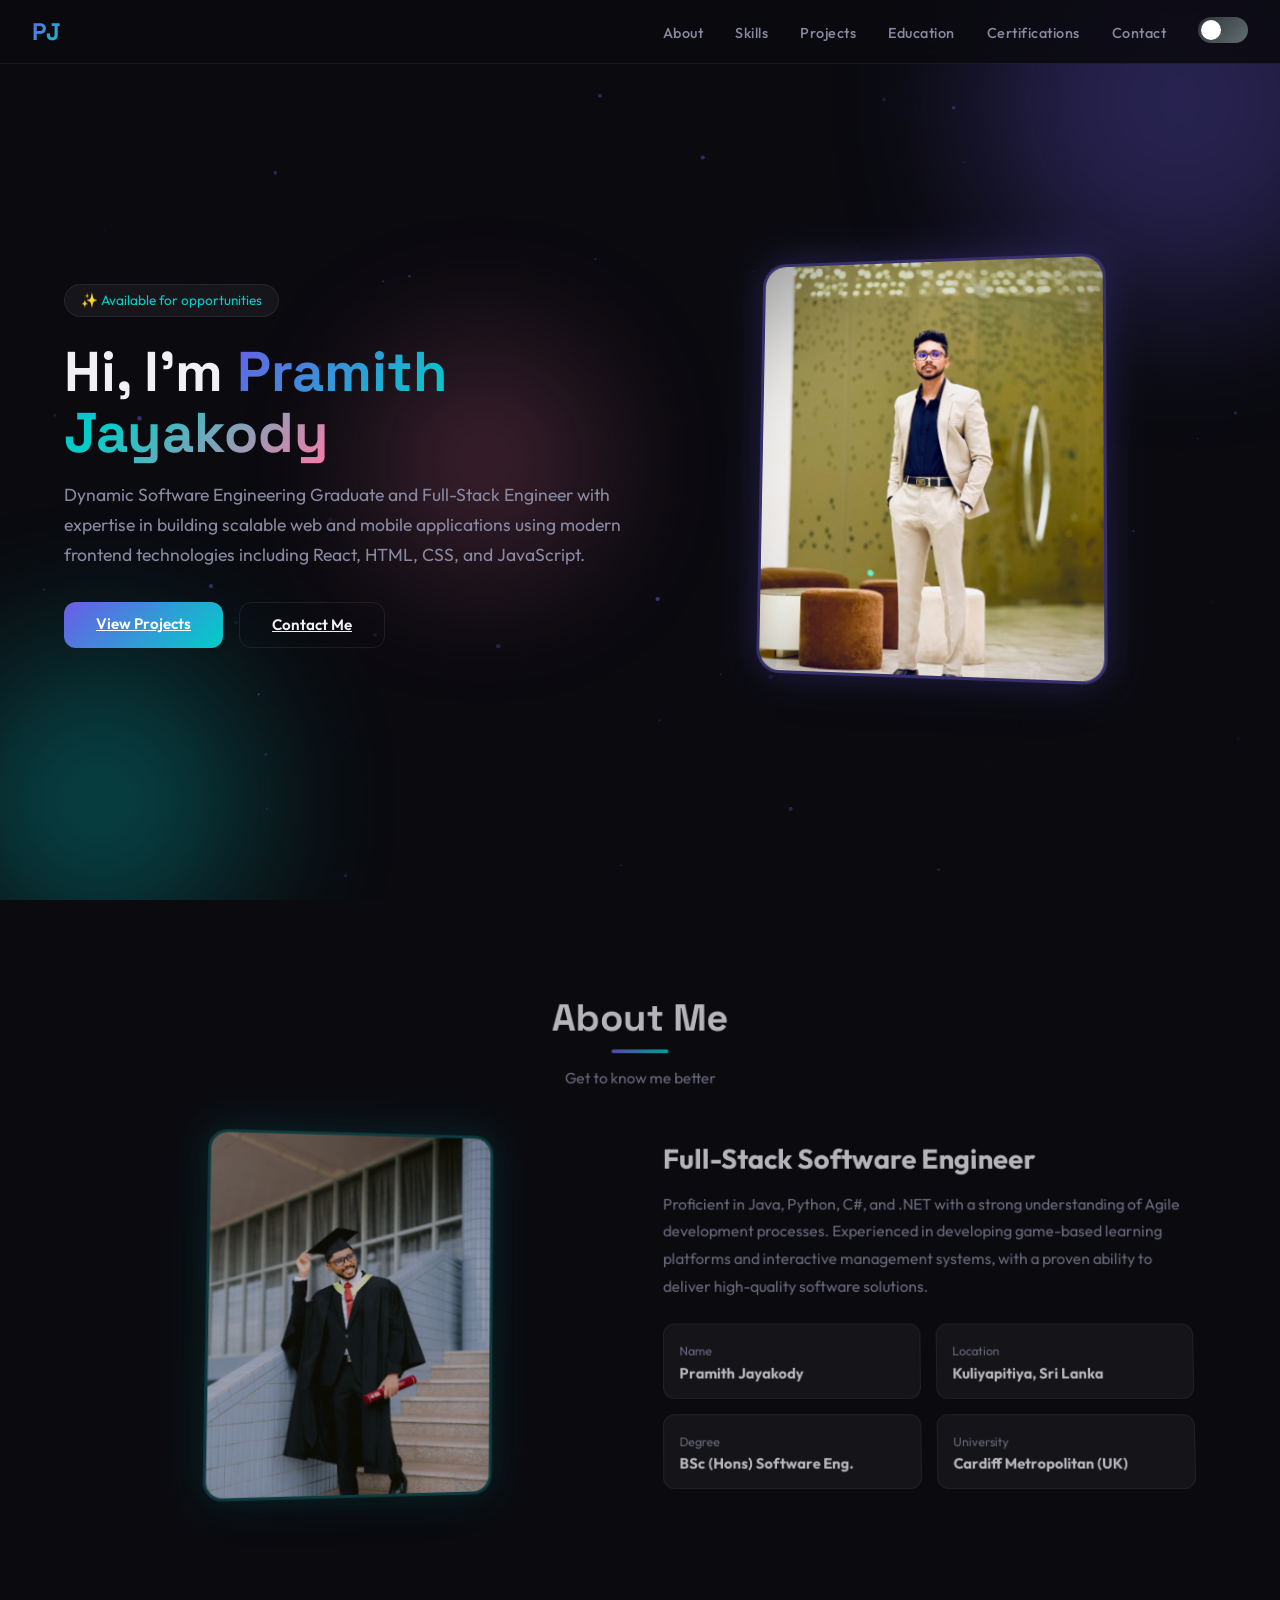
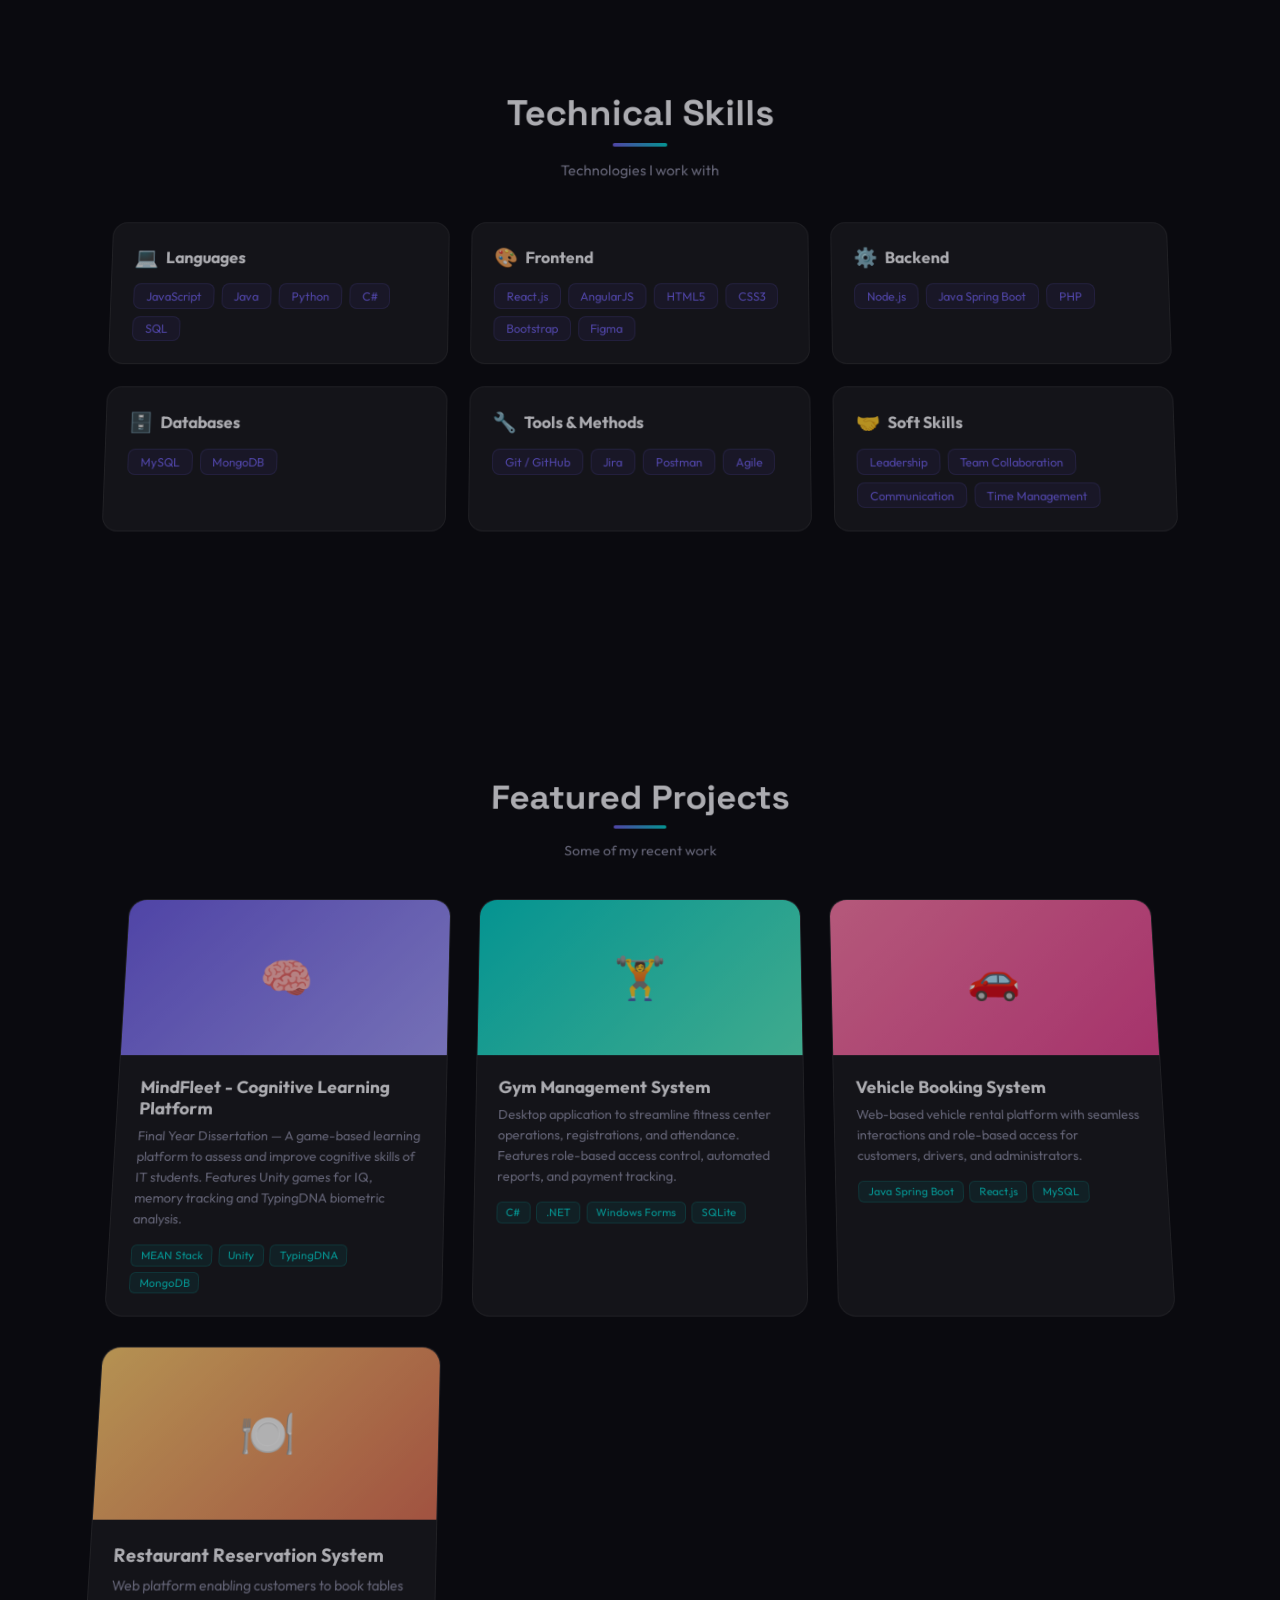
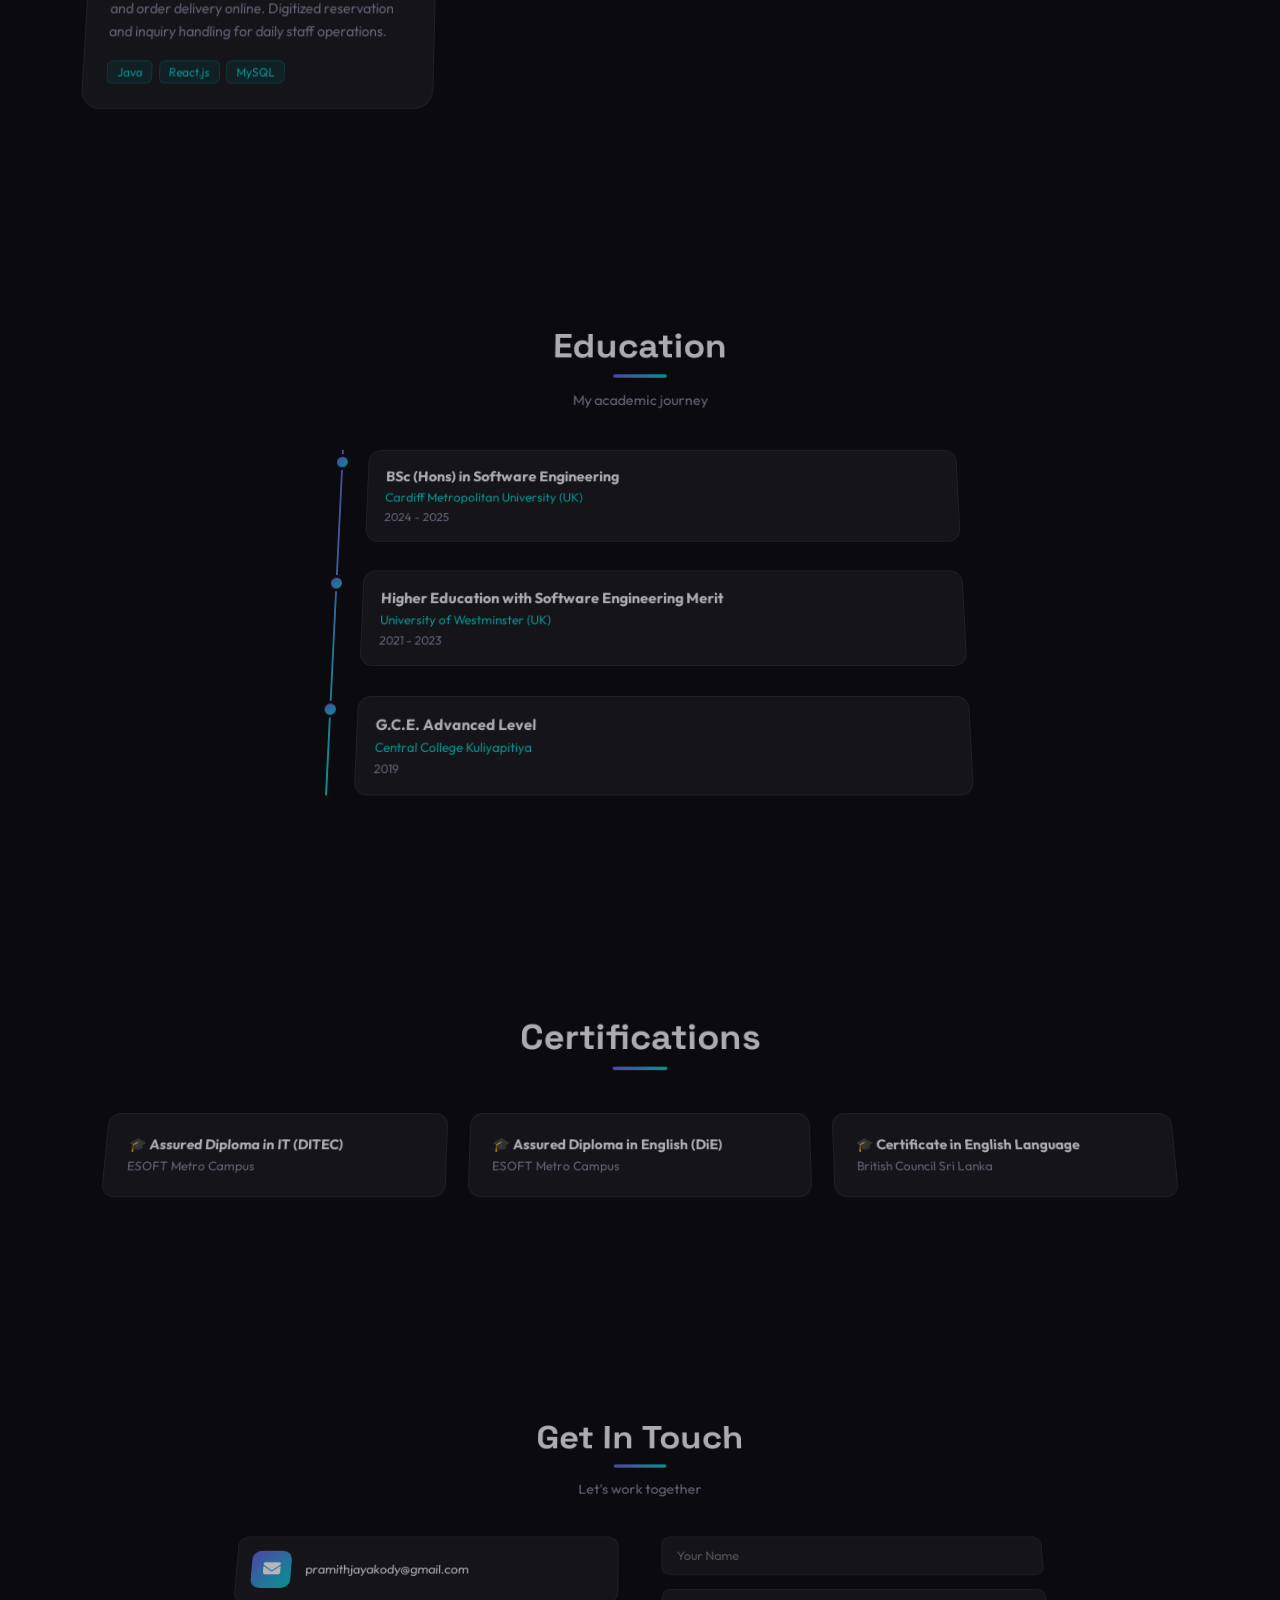
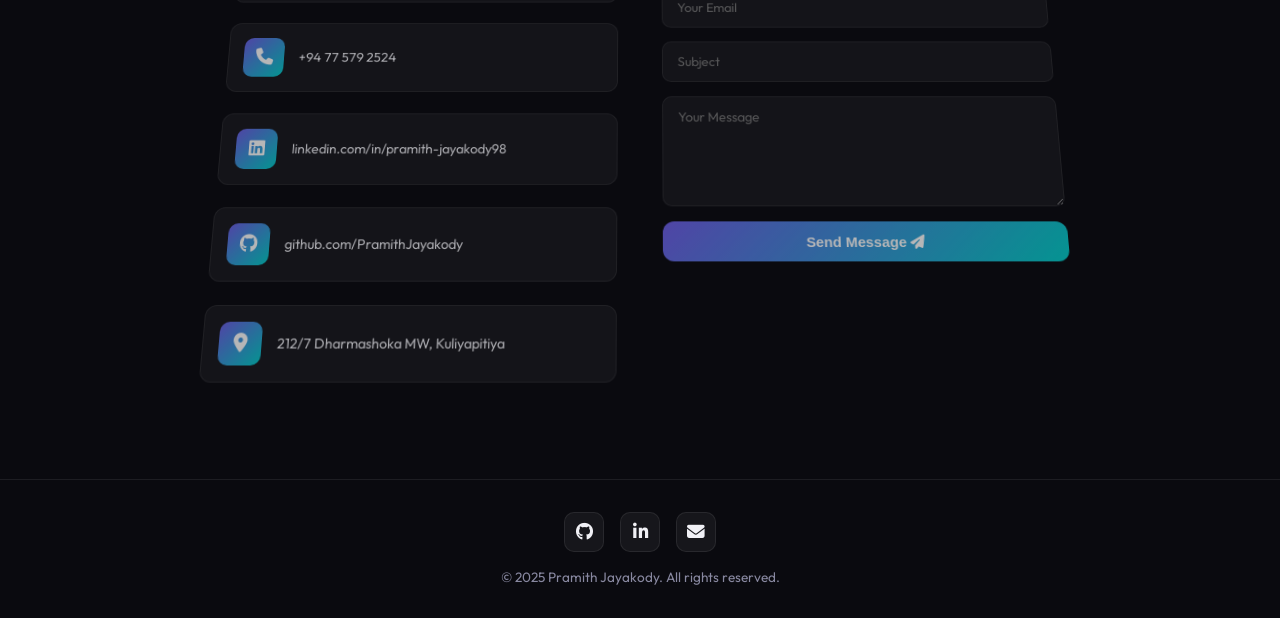
==== CodeAlpha_Portfolio/index.html @ 80cb4ead "CodeAlpha_Portfolio" ====
<!DOCTYPE html>
<html lang="en" data-theme="dark">
<head>
  <meta charset="UTF-8">
  <meta name="viewport" content="width=device-width, initial-scale=1.0">
  <title>Pramith Jayakody | Full-Stack Software Engineer</title>
  <meta name="description" content="Portfolio of Pramith Jayakody - Dynamic Software Engineering Graduate and Full-Stack Engineer specializing in React, Java, and modern web technologies.">
  <link rel="stylesheet" href="style.css">
  <link rel="stylesheet" href="https://cdnjs.cloudflare.com/ajax/libs/font-awesome/6.5.1/css/all.min.css">
</head>
<body>
  <!-- LOADER -->
  <div class="loader" id="loader">
    <div class="loader-ring"></div>
  </div>

  <!-- PARTICLES -->
  <canvas class="particles" id="particles"></canvas>

  <!-- NAV -->
  <nav id="navbar">
    <a href="#" class="nav-logo">PJ</a>
    <button class="hamburger" id="hamburger" aria-label="Menu">
      <span></span><span></span><span></span>
    </button>
    <ul class="nav-links" id="navLinks">
      <li><a href="#about">About</a></li>
      <li><a href="#skills">Skills</a></li>
      <li><a href="#projects">Projects</a></li>
      <li><a href="#education">Education</a></li>
      <li><a href="#certifications">Certifications</a></li>
      <li><a href="#contact">Contact</a></li>
      <li><button class="theme-toggle" id="themeToggle" aria-label="Toggle theme"></button></li>
    </ul>
  </nav>

  <!-- HERO -->
  <section class="hero" id="hero">
    <div class="hero-bg-shapes">
      <div class="shape shape-1"></div>
      <div class="shape shape-2"></div>
      <div class="shape shape-3"></div>
    </div>
    <div class="hero-content reveal">
      <span class="hero-badge">✨ Available for opportunities</span>
      <h1>Hi, I'm <span class="gradient-text">Pramith Jayakody</span></h1>
      <p>Dynamic Software Engineering Graduate and Full-Stack Engineer with expertise in building scalable web and mobile applications using modern frontend technologies including React, HTML, CSS, and JavaScript.</p>
      <div class="hero-buttons">
        <a href="#projects" class="btn-primary">View Projects</a>
        <a href="#contact" class="btn-outline">Contact Me</a>
      </div>
    </div>
    <div class="hero-image reveal">
      <div class="hero-img-wrapper" id="heroImg">
        <img src="assets/images/professional.jpg" alt="Pramith Jayakody">
      </div>
    </div>
  </section>

  <!-- ABOUT -->
  <section id="about" class="tilt-section">
    <div class="section-header reveal">
      <h2>About Me</h2>
      <div class="line"></div>
      <p>Get to know me better</p>
    </div>
    <div class="about-grid">
      <div class="about-img-container reveal">
        <img src="assets/images/graduation.jpg" alt="Pramith Graduation" class="about-img" id="aboutImg">
      </div>
      <div class="about-info reveal">
        <h3>Full-Stack Software Engineer</h3>
        <p>Proficient in Java, Python, C#, and .NET with a strong understanding of Agile development processes. Experienced in developing game-based learning platforms and interactive management systems, with a proven ability to deliver high-quality software solutions.</p>
        <div class="about-details">
          <div class="detail-item">
            <span>Name</span>
            <strong>Pramith Jayakody</strong>
          </div>
          <div class="detail-item">
            <span>Location</span>
            <strong>Kuliyapitiya, Sri Lanka</strong>
          </div>
          <div class="detail-item">
            <span>Degree</span>
            <strong>BSc (Hons) Software Eng.</strong>
          </div>
          <div class="detail-item">
            <span>University</span>
            <strong>Cardiff Metropolitan (UK)</strong>
          </div>
        </div>
      </div>
    </div>
  </section>

  <!-- SKILLS -->
  <section id="skills" class="tilt-section">
    <div class="section-header reveal">
      <h2>Technical Skills</h2>
      <div class="line"></div>
      <p>Technologies I work with</p>
    </div>
    <div class="skills-grid">
      <div class="skill-card reveal">
        <h4><span class="icon">💻</span> Languages</h4>
        <div class="skill-tags">
          <span class="skill-tag">JavaScript</span>
          <span class="skill-tag">Java</span>
          <span class="skill-tag">Python</span>
          <span class="skill-tag">C#</span>
          <span class="skill-tag">SQL</span>
        </div>
      </div>
      <div class="skill-card reveal">
        <h4><span class="icon">🎨</span> Frontend</h4>
        <div class="skill-tags">
          <span class="skill-tag">React.js</span>
          <span class="skill-tag">AngularJS</span>
          <span class="skill-tag">HTML5</span>
          <span class="skill-tag">CSS3</span>
          <span class="skill-tag">Bootstrap</span>
          <span class="skill-tag">Figma</span>
        </div>
      </div>
      <div class="skill-card reveal">
        <h4><span class="icon">⚙️</span> Backend</h4>
        <div class="skill-tags">
          <span class="skill-tag">Node.js</span>
          <span class="skill-tag">Java Spring Boot</span>
          <span class="skill-tag">PHP</span>
        </div>
      </div>
      <div class="skill-card reveal">
        <h4><span class="icon">🗄️</span> Databases</h4>
        <div class="skill-tags">
          <span class="skill-tag">MySQL</span>
          <span class="skill-tag">MongoDB</span>
        </div>
      </div>
      <div class="skill-card reveal">
        <h4><span class="icon">🔧</span> Tools & Methods</h4>
        <div class="skill-tags">
          <span class="skill-tag">Git / GitHub</span>
          <span class="skill-tag">Jira</span>
          <span class="skill-tag">Postman</span>
          <span class="skill-tag">Agile</span>
        </div>
      </div>
      <div class="skill-card reveal">
        <h4><span class="icon">🤝</span> Soft Skills</h4>
        <div class="skill-tags">
          <span class="skill-tag">Leadership</span>
          <span class="skill-tag">Team Collaboration</span>
          <span class="skill-tag">Communication</span>
          <span class="skill-tag">Time Management</span>
        </div>
      </div>
    </div>
  </section>

  <!-- PROJECTS -->
  <section id="projects" class="tilt-section">
    <div class="section-header reveal">
      <h2>Featured Projects</h2>
      <div class="line"></div>
      <p>Some of my recent work</p>
    </div>
    <div class="projects-grid">
      <div class="project-card reveal">
        <div class="project-card-header" style="background:linear-gradient(135deg,#6c5ce7,#a29bfe)">
          <span class="project-icon">🧠</span>
        </div>
        <div class="project-card-body">
          <h3>MindFleet - Cognitive Learning Platform</h3>
          <p>Final Year Dissertation — A game-based learning platform to assess and improve cognitive skills of IT students. Features Unity games for IQ, memory tracking and TypingDNA biometric analysis.</p>
          <div class="project-tech">
            <span>MEAN Stack</span><span>Unity</span><span>TypingDNA</span><span>MongoDB</span>
          </div>
        </div>
      </div>
      <div class="project-card reveal">
        <div class="project-card-header" style="background:linear-gradient(135deg,#00cec9,#55efc4)">
          <span class="project-icon">🏋️</span>
        </div>
        <div class="project-card-body">
          <h3>Gym Management System</h3>
          <p>Desktop application to streamline fitness center operations, registrations, and attendance. Features role-based access control, automated reports, and payment tracking.</p>
          <div class="project-tech">
            <span>C#</span><span>.NET</span><span>Windows Forms</span><span>SQLite</span>
          </div>
        </div>
      </div>
      <div class="project-card reveal">
        <div class="project-card-header" style="background:linear-gradient(135deg,#fd79a8,#e84393)">
          <span class="project-icon">🚗</span>
        </div>
        <div class="project-card-body">
          <h3>Vehicle Booking System</h3>
          <p>Web-based vehicle rental platform with seamless interactions and role-based access for customers, drivers, and administrators.</p>
          <div class="project-tech">
            <span>Java Spring Boot</span><span>React.js</span><span>MySQL</span>
          </div>
        </div>
      </div>
      <div class="project-card reveal">
        <div class="project-card-header" style="background:linear-gradient(135deg,#fdcb6e,#e17055)">
          <span class="project-icon">🍽️</span>
        </div>
        <div class="project-card-body">
          <h3>Restaurant Reservation System</h3>
          <p>Web platform enabling customers to book tables and order delivery online. Digitized reservation and inquiry handling for daily staff operations.</p>
          <div class="project-tech">
            <span>Java</span><span>React.js</span><span>MySQL</span>
          </div>
        </div>
      </div>
    </div>
  </section>

  <!-- EDUCATION -->
  <section id="education" class="tilt-section">
    <div class="section-header reveal">
      <h2>Education</h2>
      <div class="line"></div>
      <p>My academic journey</p>
    </div>
    <div class="timeline">
      <div class="timeline-item reveal">
        <div class="timeline-dot"></div>
        <div class="timeline-content">
          <h4>BSc (Hons) in Software Engineering</h4>
          <p class="inst">Cardiff Metropolitan University (UK)</p>
          <p class="year">2024 - 2025</p>
        </div>
      </div>
      <div class="timeline-item reveal">
        <div class="timeline-dot"></div>
        <div class="timeline-content">
          <h4>Higher Education with Software Engineering Merit</h4>
          <p class="inst">University of Westminster (UK)</p>
          <p class="year">2021 - 2023</p>
        </div>
      </div>
      <div class="timeline-item reveal">
        <div class="timeline-dot"></div>
        <div class="timeline-content">
          <h4>G.C.E. Advanced Level</h4>
          <p class="inst">Central College Kuliyapitiya</p>
          <p class="year">2019</p>
        </div>
      </div>
    </div>
  </section>

  <!-- CERTIFICATIONS -->
  <section id="certifications" class="tilt-section">
    <div class="section-header reveal">
      <h2>Certifications</h2>
      <div class="line"></div>
    </div>
    <div class="cert-grid">
      <div class="cert-card reveal">
        <h4>🎓 Assured Diploma in IT (DITEC)</h4>
        <p>ESOFT Metro Campus</p>
      </div>
      <div class="cert-card reveal">
        <h4>🎓 Assured Diploma in English (DiE)</h4>
        <p>ESOFT Metro Campus</p>
      </div>
      <div class="cert-card reveal">
        <h4>🎓 Certificate in English Language</h4>
        <p>British Council Sri Lanka</p>
      </div>
    </div>
  </section>

  <!-- CONTACT -->
  <section id="contact" class="tilt-section">
    <div class="section-header reveal">
      <h2>Get In Touch</h2>
      <div class="line"></div>
      <p>Let's work together</p>
    </div>
    <div class="contact-grid">
      <div class="contact-info reveal">
        <a class="contact-item" href="mailto:pramithjayakody@gmail.com">
          <div class="contact-icon"><i class="fas fa-envelope"></i></div>
          <span>pramithjayakody@gmail.com</span>
        </a>
        <a class="contact-item" href="tel:+94775792524">
          <div class="contact-icon"><i class="fas fa-phone"></i></div>
          <span>+94 77 579 2524</span>
        </a>
        <a class="contact-item" href="https://www.linkedin.com/in/pramith-jayakody98" target="_blank">
          <div class="contact-icon"><i class="fab fa-linkedin"></i></div>
          <span>linkedin.com/in/pramith-jayakody98</span>
        </a>
        <a class="contact-item" href="https://github.com/PramithJayakody" target="_blank">
          <div class="contact-icon"><i class="fab fa-github"></i></div>
          <span>github.com/PramithJayakody</span>
        </a>
        <a class="contact-item" href="#">
          <div class="contact-icon"><i class="fas fa-map-marker-alt"></i></div>
          <span>212/7 Dharmashoka MW, Kuliyapitiya</span>
        </a>
      </div>
      <form class="contact-form reveal" id="contactForm">
        <input type="text" placeholder="Your Name" required id="formName">
        <input type="email" placeholder="Your Email" required id="formEmail">
        <input type="text" placeholder="Subject" id="formSubject">
        <textarea placeholder="Your Message" required id="formMessage"></textarea>
        <button type="submit" class="btn-primary">Send Message <i class="fas fa-paper-plane"></i></button>
      </form>
    </div>
  </section>

  <!-- FOOTER -->
  <footer>
    <div class="social-links">
      <a href="https://github.com/PramithJayakody" target="_blank" aria-label="GitHub"><i class="fab fa-github"></i></a>
      <a href="https://www.linkedin.com/in/pramith-jayakody98" target="_blank" aria-label="LinkedIn"><i class="fab fa-linkedin-in"></i></a>
      <a href="mailto:pramithjayakody@gmail.com" aria-label="Email"><i class="fas fa-envelope"></i></a>
    </div>
    <p>&copy; 2025 Pramith Jayakody. All rights reserved.</p>
  </footer>

  <script src="script.js"></script>
</body>
</html>
---- CodeAlpha_Portfolio/style.css ----
@import url('https://fonts.googleapis.com/css2?family=Outfit:wght@300;400;500;600;700;800;900&family=Space+Grotesk:wght@400;500;600;700&display=swap');

:root {
  --bg-primary: #0a0a0f;
  --bg-secondary: #12121a;
  --bg-card: rgba(255,255,255,0.03);
  --text-primary: #f0f0f5;
  --text-secondary: #8888a0;
  --accent: #6c5ce7;
  --accent2: #00cec9;
  --accent3: #fd79a8;
  --glass: rgba(255,255,255,0.05);
  --glass-border: rgba(255,255,255,0.08);
  --shadow: 0 20px 60px rgba(0,0,0,0.5);
}

[data-theme="light"] {
  --bg-primary: #f5f5fa;
  --bg-secondary: #ffffff;
  --bg-card: rgba(0,0,0,0.02);
  --text-primary: #1a1a2e;
  --text-secondary: #666680;
  --glass: rgba(255,255,255,0.7);
  --glass-border: rgba(0,0,0,0.08);
  --shadow: 0 20px 60px rgba(0,0,0,0.1);
}

* { margin:0; padding:0; box-sizing:border-box; }

html {
  scroll-behavior: smooth;
  overflow-x: hidden;
}

body {
  font-family: 'Outfit', sans-serif;
  background: var(--bg-primary);
  color: var(--text-primary);
  transition: background 0.5s, color 0.5s;
}

/* LOADER */
.loader {
  position: fixed; inset:0; z-index:9999;
  background: var(--bg-primary);
  display: flex; align-items:center; justify-content:center;
  transition: opacity 0.6s, visibility 0.6s;
}
.loader.hidden { opacity:0; visibility:hidden; }
.loader-ring {
  width:60px; height:60px; border-radius:50%;
  border: 3px solid transparent;
  border-top-color: var(--accent);
  border-right-color: var(--accent2);
  animation: spin 1s linear infinite;
}
@keyframes spin { to { transform: rotate(360deg); } }

/* NAV */
nav {
  position: fixed; top:0; left:0; right:0; z-index:100;
  padding: 1rem 2rem;
  display: flex; justify-content: space-between; align-items: center;
  backdrop-filter: blur(30px);
  background: rgba(10,10,15,0.85);
  border-bottom: 1px solid var(--glass-border);
  transition: all 0.4s;
}
[data-theme="light"] nav {
  background: rgba(245,245,250,0.9);
}
nav.scrolled {
  padding: 0.6rem 2rem;
  background: rgba(10,10,15,0.95);
  box-shadow: 0 4px 30px rgba(0,0,0,0.3);
}
[data-theme="light"] nav.scrolled {
  background: rgba(255,255,255,0.95);
  box-shadow: 0 4px 30px rgba(0,0,0,0.1);
}
.nav-logo {
  font-family: 'Space Grotesk', sans-serif;
  font-size: 1.5rem; font-weight: 700;
  background: linear-gradient(135deg, var(--accent), var(--accent2));
  -webkit-background-clip: text; -webkit-text-fill-color: transparent;
}
.nav-links { display:flex; gap:2rem; list-style:none; align-items:center; }
.nav-links a {
  color: var(--text-secondary); text-decoration:none;
  font-weight: 500; font-size:0.9rem; letter-spacing:0.5px;
  transition: color 0.3s; position: relative;
}
.nav-links a::after {
  content:''; position:absolute; bottom:-4px; left:0;
  width:0; height:2px;
  background: linear-gradient(90deg, var(--accent), var(--accent2));
  transition: width 0.3s;
}
.nav-links a:hover { color: var(--text-primary); }
.nav-links a:hover::after { width:100%; }

/* THEME TOGGLE */
.theme-toggle {
  width:50px; height:26px; border-radius:13px; cursor:pointer;
  background: linear-gradient(135deg, #2d3436, #636e72);
  border:none; position:relative; transition:0.4s;
}
[data-theme="light"] .theme-toggle {
  background: linear-gradient(135deg, #fdcb6e, #f39c12);
}
.theme-toggle::after {
  content:''; position:absolute; top:3px; left:3px;
  width:20px; height:20px; border-radius:50%;
  background: #fff; transition:0.4s;
}
[data-theme="light"] .theme-toggle::after { left:27px; }

/* HERO */
.hero {
  min-height:100vh; display:flex; align-items:center;
  padding: 6rem 4rem 4rem;
  position:relative; overflow:hidden;
}
.hero-bg-shapes {
  position:absolute; inset:0; pointer-events:none; overflow:hidden;
}
.shape {
  position:absolute; border-radius:50%; filter: blur(80px); opacity:0.3;
  animation: floatShape 8s ease-in-out infinite alternate;
}
.shape-1 { width:400px; height:400px; background:var(--accent); top:-100px; right:-100px; }
.shape-2 { width:300px; height:300px; background:var(--accent2); bottom:-50px; left:-50px; animation-delay:2s; }
.shape-3 { width:200px; height:200px; background:var(--accent3); top:40%; left:30%; animation-delay:4s; }
@keyframes floatShape { to { transform: translate(30px, -30px) scale(1.1); } }

.hero-content { flex:1; z-index:2; max-width:600px; }
.hero-badge {
  display:inline-block; padding:0.4rem 1rem; border-radius:20px;
  background: var(--glass); border:1px solid var(--glass-border);
  font-size:0.85rem; color:var(--accent2); margin-bottom:1.5rem;
  backdrop-filter: blur(10px);
}
.hero h1 {
  font-family:'Space Grotesk',sans-serif; font-size:3.5rem;
  font-weight:800; line-height:1.1; margin-bottom:1rem;
}
.hero h1 .gradient-text {
  background: linear-gradient(135deg, var(--accent), var(--accent2), var(--accent3));
  -webkit-background-clip:text; -webkit-text-fill-color:transparent;
}
.hero p { color:var(--text-secondary); font-size:1.1rem; line-height:1.7; margin-bottom:2rem; }
.hero-buttons { display:flex; gap:1rem; flex-wrap:wrap; }
.btn-primary {
  padding:0.8rem 2rem; border-radius:12px; border:none; cursor:pointer;
  background: linear-gradient(135deg, var(--accent), var(--accent2));
  color:#fff; font-weight:600; font-size:0.95rem;
  transition: transform 0.3s, box-shadow 0.3s;
}
.btn-primary:hover { transform:translateY(-2px); box-shadow:0 10px 30px rgba(108,92,231,0.3); }
.btn-outline {
  padding:0.8rem 2rem; border-radius:12px; cursor:pointer;
  background:transparent; color:var(--text-primary);
  border:1px solid var(--glass-border); font-weight:600; font-size:0.95rem;
  transition: all 0.3s;
}
.btn-outline:hover { border-color:var(--accent); color:var(--accent); }

.hero-image {
  flex:1; display:flex; justify-content:center; align-items:center; z-index:2;
}
.hero-img-wrapper {
  width:350px; height:420px; border-radius:24px; overflow:hidden; position:relative;
  transform: perspective(800px) rotateY(-8deg) rotateX(3deg);
  transition: transform 0.6s;
  box-shadow: 0 0 40px rgba(108,92,231,0.3), 0 20px 60px rgba(0,0,0,0.5);
  border: 3px solid rgba(108,92,231,0.4);
  background: var(--bg-secondary);
}
.hero-img-wrapper:hover {
  transform: perspective(800px) rotateY(0deg) rotateX(0deg) scale(1.03);
  box-shadow: 0 0 60px rgba(108,92,231,0.4), 0 20px 60px rgba(0,0,0,0.5);
  border-color: rgba(108,92,231,0.6);
}
.hero-img-wrapper img { width:100%; height:100%; object-fit:cover; object-position: top center; }

/* SECTIONS */
section { padding:5rem 4rem; position:relative; }
.section-header {
  text-align:center; margin-bottom:3rem;
}
.section-header h2 {
  font-family:'Space Grotesk',sans-serif; font-size:2.5rem; font-weight:700;
  margin-bottom:0.5rem;
}
.section-header .line {
  width:60px; height:4px; border-radius:2px; margin:0 auto;
  background: linear-gradient(90deg, var(--accent), var(--accent2));
}
.section-header p { color:var(--text-secondary); margin-top:1rem; }

/* ABOUT */
.about-grid { display:grid; grid-template-columns:1fr 1fr; gap:3rem; align-items:center; }
.about-img-container {
  position:relative; display:flex; justify-content:center;
}
.about-img {
  width:300px; height:380px; border-radius:20px; object-fit:cover;
  object-position: top center;
  transform: perspective(600px) rotateY(5deg);
  transition: transform 0.5s;
  box-shadow: 0 0 40px rgba(0,206,201,0.2), 0 20px 60px rgba(0,0,0,0.5);
  border: 3px solid rgba(0,206,201,0.3);
  background: var(--bg-secondary);
}
.about-img:hover {
  transform: perspective(600px) rotateY(0deg) scale(1.03);
  box-shadow: 0 0 60px rgba(0,206,201,0.3), 0 20px 60px rgba(0,0,0,0.5);
  border-color: rgba(0,206,201,0.5);
}
.about-info h3 { font-size:1.8rem; margin-bottom:1rem; }
.about-info p { color:var(--text-secondary); line-height:1.8; margin-bottom:1.5rem; }
.about-details { display:grid; grid-template-columns:1fr 1fr; gap:1rem; }
.detail-item {
  padding:1rem; border-radius:12px;
  background: var(--glass); border:1px solid var(--glass-border);
  backdrop-filter: blur(10px);
}
.detail-item span { font-size:0.8rem; color:var(--text-secondary); }
.detail-item strong { display:block; margin-top:0.3rem; font-size:0.95rem; }

/* SKILLS */
.skills-grid { display:grid; grid-template-columns:repeat(auto-fit,minmax(280px,1fr)); gap:1.5rem; }
.skill-card {
  padding:1.5rem; border-radius:16px;
  background: var(--glass); border:1px solid var(--glass-border);
  backdrop-filter: blur(10px);
  transform: perspective(600px) rotateX(0deg);
  transition: transform 0.4s, box-shadow 0.4s;
}
.skill-card:hover {
  transform: perspective(600px) rotateX(-3deg) translateY(-5px);
  box-shadow: 0 20px 40px rgba(108,92,231,0.15);
}
.skill-card h4 {
  font-size:1.1rem; margin-bottom:1rem;
  display:flex; align-items:center; gap:0.5rem;
}
.skill-card .icon { font-size:1.3rem; }
.skill-tags { display:flex; flex-wrap:wrap; gap:0.5rem; }
.skill-tag {
  padding:0.3rem 0.8rem; border-radius:8px; font-size:0.8rem;
  background: rgba(108,92,231,0.1); color:var(--accent);
  border:1px solid rgba(108,92,231,0.2);
}

/* PROJECTS */
.projects-grid { display:grid; grid-template-columns:repeat(auto-fit,minmax(320px,1fr)); gap:2rem; }
.project-card {
  border-radius:20px; overflow:hidden;
  background: var(--glass); border:1px solid var(--glass-border);
  backdrop-filter: blur(10px);
  transform: perspective(600px) rotateY(0deg);
  transition: all 0.5s;
}
.project-card:hover {
  transform: perspective(600px) rotateY(-3deg) translateY(-8px);
  box-shadow: 0 25px 50px rgba(108,92,231,0.2);
}
.project-card-header {
  height:180px; position:relative; overflow:hidden;
  background: linear-gradient(135deg, var(--accent), var(--accent2));
  display:flex; align-items:center; justify-content:center;
}
.project-card-header .project-icon { font-size:3rem; }
.project-card-body { padding:1.5rem; }
.project-card-body h3 { font-size:1.2rem; margin-bottom:0.5rem; }
.project-card-body p { color:var(--text-secondary); font-size:0.9rem; line-height:1.6; margin-bottom:1rem; }
.project-tech { display:flex; flex-wrap:wrap; gap:0.4rem; }
.project-tech span {
  padding:0.2rem 0.6rem; border-radius:6px; font-size:0.75rem;
  background: rgba(0,206,201,0.1); color:var(--accent2);
  border:1px solid rgba(0,206,201,0.2);
}

/* EDUCATION */
.timeline { max-width:700px; margin:0 auto; position:relative; }
.timeline::before {
  content:''; position:absolute; left:20px; top:0; bottom:0;
  width:2px; background: linear-gradient(to bottom, var(--accent), var(--accent2));
}
.timeline-item {
  padding-left:50px; margin-bottom:2rem; position:relative;
}
.timeline-dot {
  position:absolute; left:12px; top:5px;
  width:18px; height:18px; border-radius:50%;
  background: linear-gradient(135deg, var(--accent), var(--accent2));
  border:3px solid var(--bg-primary);
}
.timeline-content {
  padding:1.2rem; border-radius:14px;
  background: var(--glass); border:1px solid var(--glass-border);
  backdrop-filter: blur(10px);
  transition: transform 0.3s;
}
.timeline-content:hover { transform: translateX(5px); }
.timeline-content h4 { font-size:1rem; margin-bottom:0.3rem; }
.timeline-content .inst { color:var(--accent2); font-size:0.85rem; }
.timeline-content .year { color:var(--text-secondary); font-size:0.8rem; margin-top:0.3rem; }

/* CERTIFICATIONS */
.cert-grid { display:grid; grid-template-columns:repeat(auto-fit,minmax(280px,1fr)); gap:1.5rem; }
.cert-card {
  padding:1.5rem; border-radius:14px;
  background: var(--glass); border:1px solid var(--glass-border);
  backdrop-filter: blur(10px);
  transition: transform 0.4s;
}
.cert-card:hover { transform: perspective(600px) rotateX(-3deg) translateY(-4px); }
.cert-card h4 { font-size:0.95rem; margin-bottom:0.3rem; }
.cert-card p { color:var(--text-secondary); font-size:0.85rem; }

/* CONTACT */
.contact-grid { display:grid; grid-template-columns:1fr 1fr; gap:3rem; max-width:900px; margin:0 auto; }
.contact-info { display:flex; flex-direction:column; gap:1.5rem; }
.contact-item {
  display:flex; align-items:center; gap:1rem;
  padding:1rem; border-radius:12px;
  background: var(--glass); border:1px solid var(--glass-border);
  text-decoration:none; color:var(--text-primary);
  transition: transform 0.3s;
}
.contact-item:hover { transform:translateX(5px); }
.contact-icon {
  width:44px; height:44px; border-radius:10px; display:flex;
  align-items:center; justify-content:center; font-size:1.2rem;
  background: linear-gradient(135deg, var(--accent), var(--accent2));
  color:#fff;
}
.contact-item span { font-size:0.9rem; }
.contact-form { display:flex; flex-direction:column; gap:1rem; }
.contact-form input, .contact-form textarea {
  padding:0.8rem 1rem; border-radius:10px; border:1px solid var(--glass-border);
  background: var(--glass); color:var(--text-primary);
  font-family:'Outfit',sans-serif; font-size:0.9rem;
  backdrop-filter: blur(10px); transition:border 0.3s;
}
.contact-form input:focus, .contact-form textarea:focus {
  outline:none; border-color:var(--accent);
}
.contact-form textarea { min-height:120px; resize:vertical; }

/* FOOTER */
footer {
  padding:2rem 4rem; text-align:center;
  border-top:1px solid var(--glass-border);
  color:var(--text-secondary); font-size:0.85rem;
}
.social-links { display:flex; justify-content:center; gap:1rem; margin-bottom:1rem; }
.social-links a {
  width:40px; height:40px; border-radius:10px;
  display:flex; align-items:center; justify-content:center;
  background: var(--glass); border:1px solid var(--glass-border);
  color:var(--text-primary); text-decoration:none; font-size:1.1rem;
  transition: all 0.3s;
}
.social-links a:hover {
  background: linear-gradient(135deg, var(--accent), var(--accent2));
  color:#fff; transform:translateY(-3px);
}

/* SCROLL ANIMATIONS */
.reveal {
  opacity:0; transform:translateY(40px);
  transition: opacity 0.8s, transform 0.8s;
}
.reveal.active { opacity:1; transform:translateY(0); }

/* 3D TILT ON SCROLL */
.tilt-section {
  transition: transform 0.6s;
}

/* PARTICLES */
.particles {
  position:fixed; inset:0; pointer-events:none; z-index:0;
}

/* HAMBURGER */
.hamburger { display:none; background:none; border:none; cursor:pointer; flex-direction:column; gap:5px; }
.hamburger span { width:24px; height:2px; background:var(--text-primary); transition:0.3s; border-radius:2px; }

/* RESPONSIVE */
@media(max-width:900px) {
  .hero { flex-direction:column; text-align:center; padding:6rem 2rem 3rem; }
  .hero h1 { font-size:2.5rem; }
  .hero-buttons { justify-content:center; }
  .hero-image { margin-top:2rem; }
  .about-grid { grid-template-columns:1fr; text-align:center; }
  .contact-grid { grid-template-columns:1fr; }
  section { padding:3rem 2rem; }
  nav { padding:0.8rem 1.5rem; }
  .nav-links { display:none; position:absolute; top:100%; left:0; right:0;
    flex-direction:column; background:var(--bg-secondary); padding:1.5rem;
    border-bottom:1px solid var(--glass-border); gap:1rem;
  }
  .nav-links.active { display:flex; }
  .hamburger { display:flex; }
}
@media(max-width:480px) {
  .hero h1 { font-size:2rem; }
  .hero-img-wrapper { width:260px; height:320px; }
}
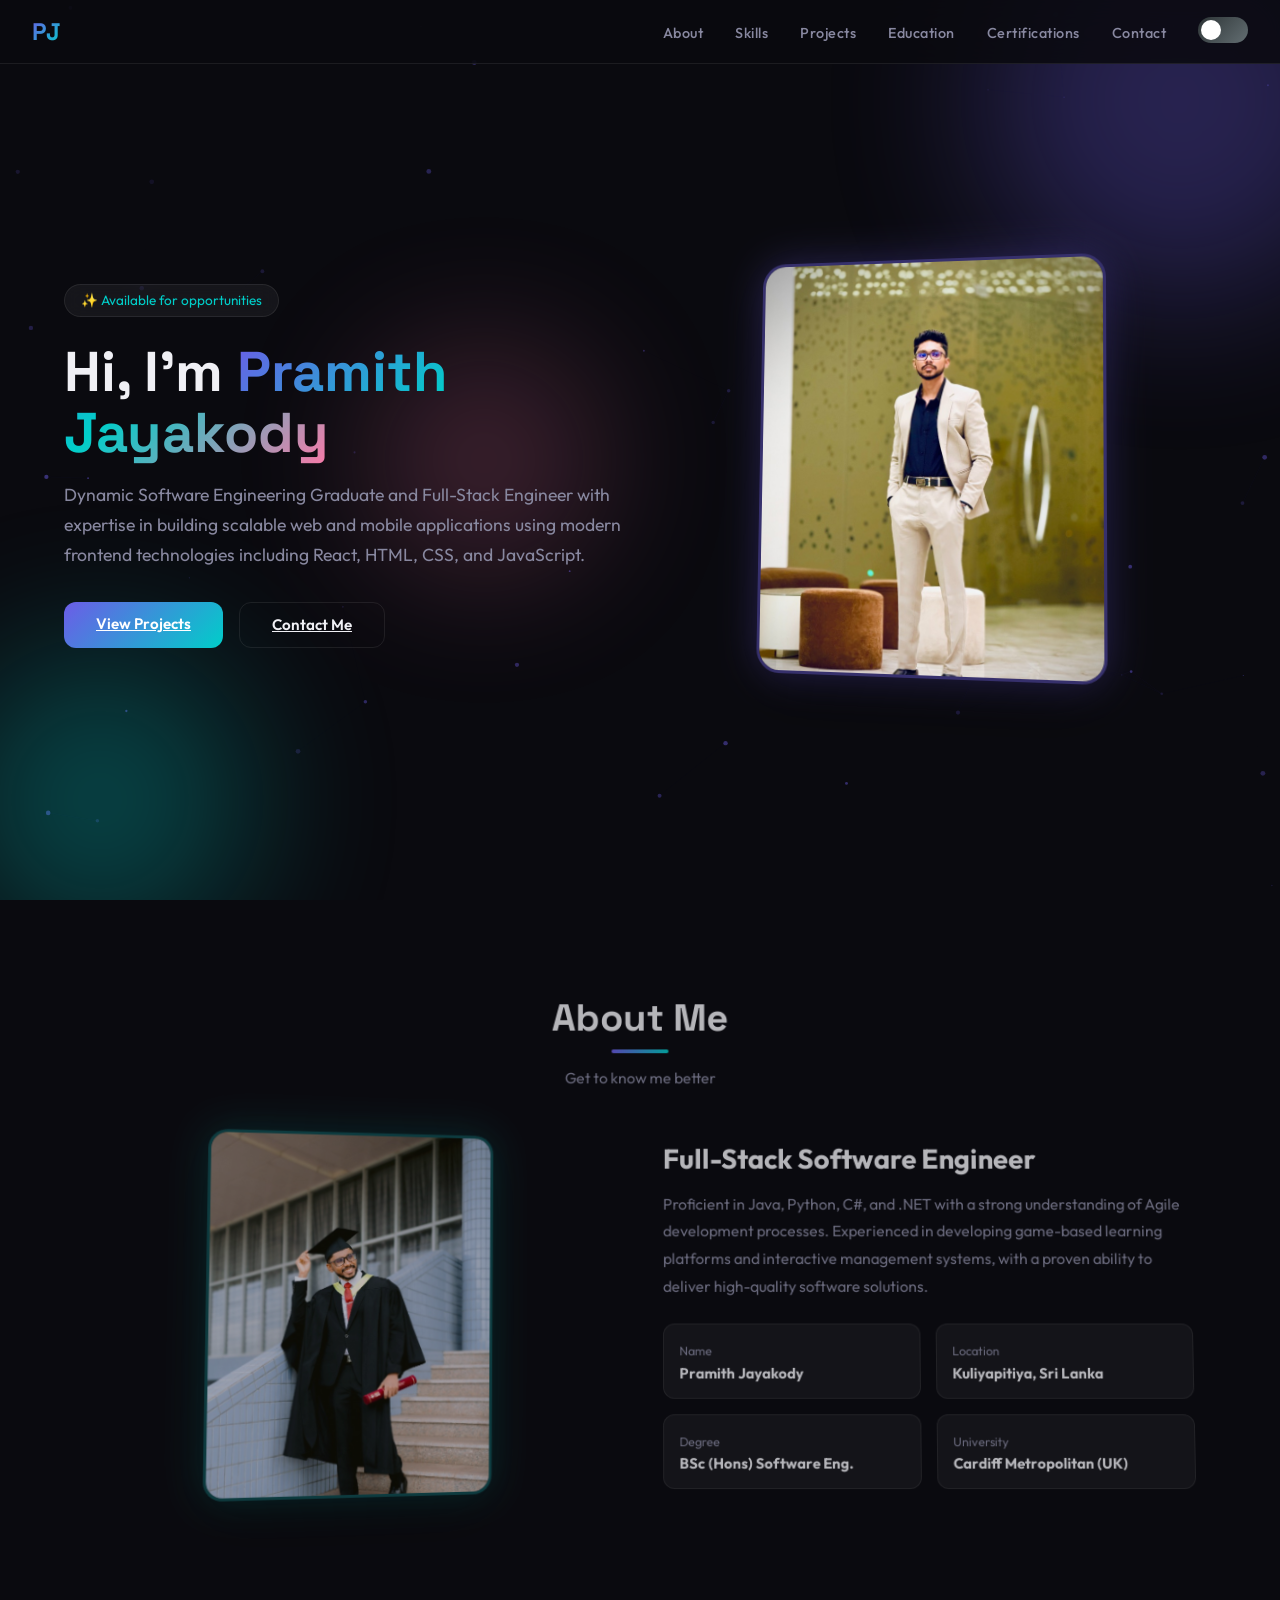
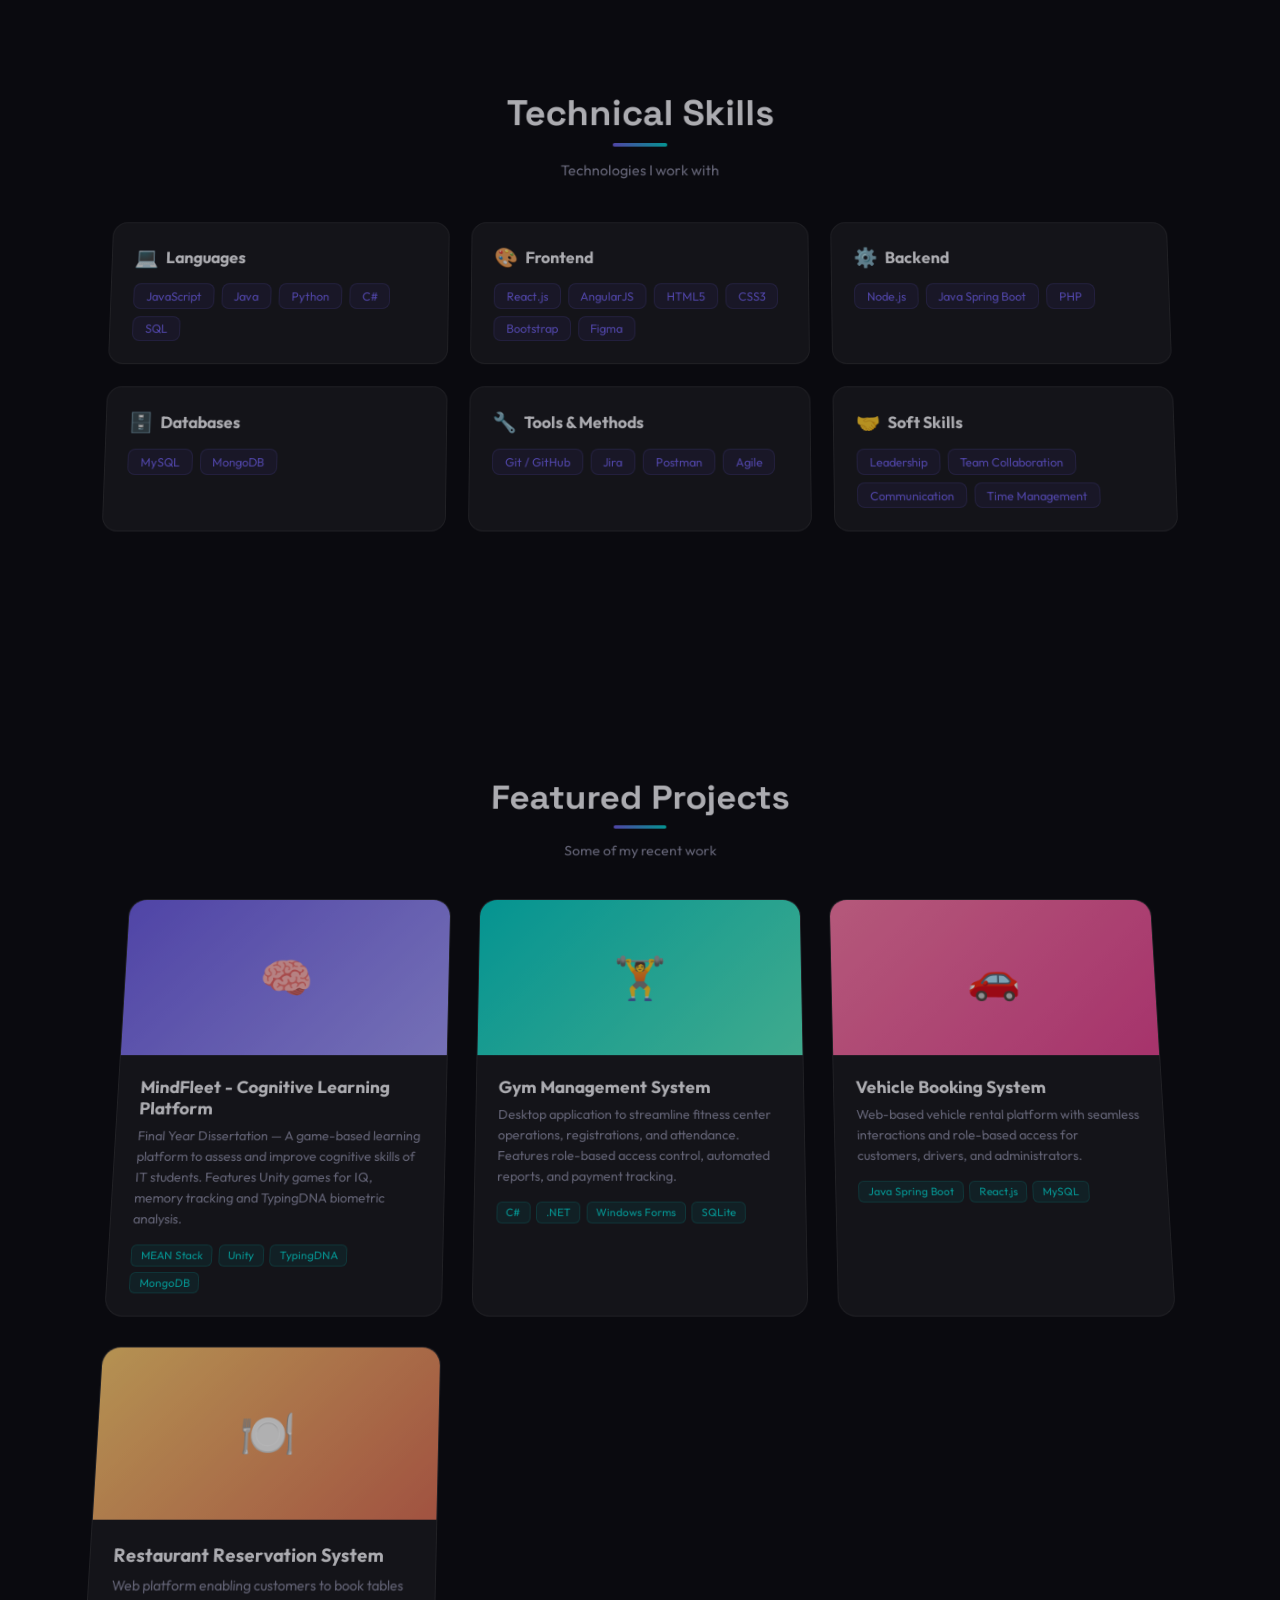
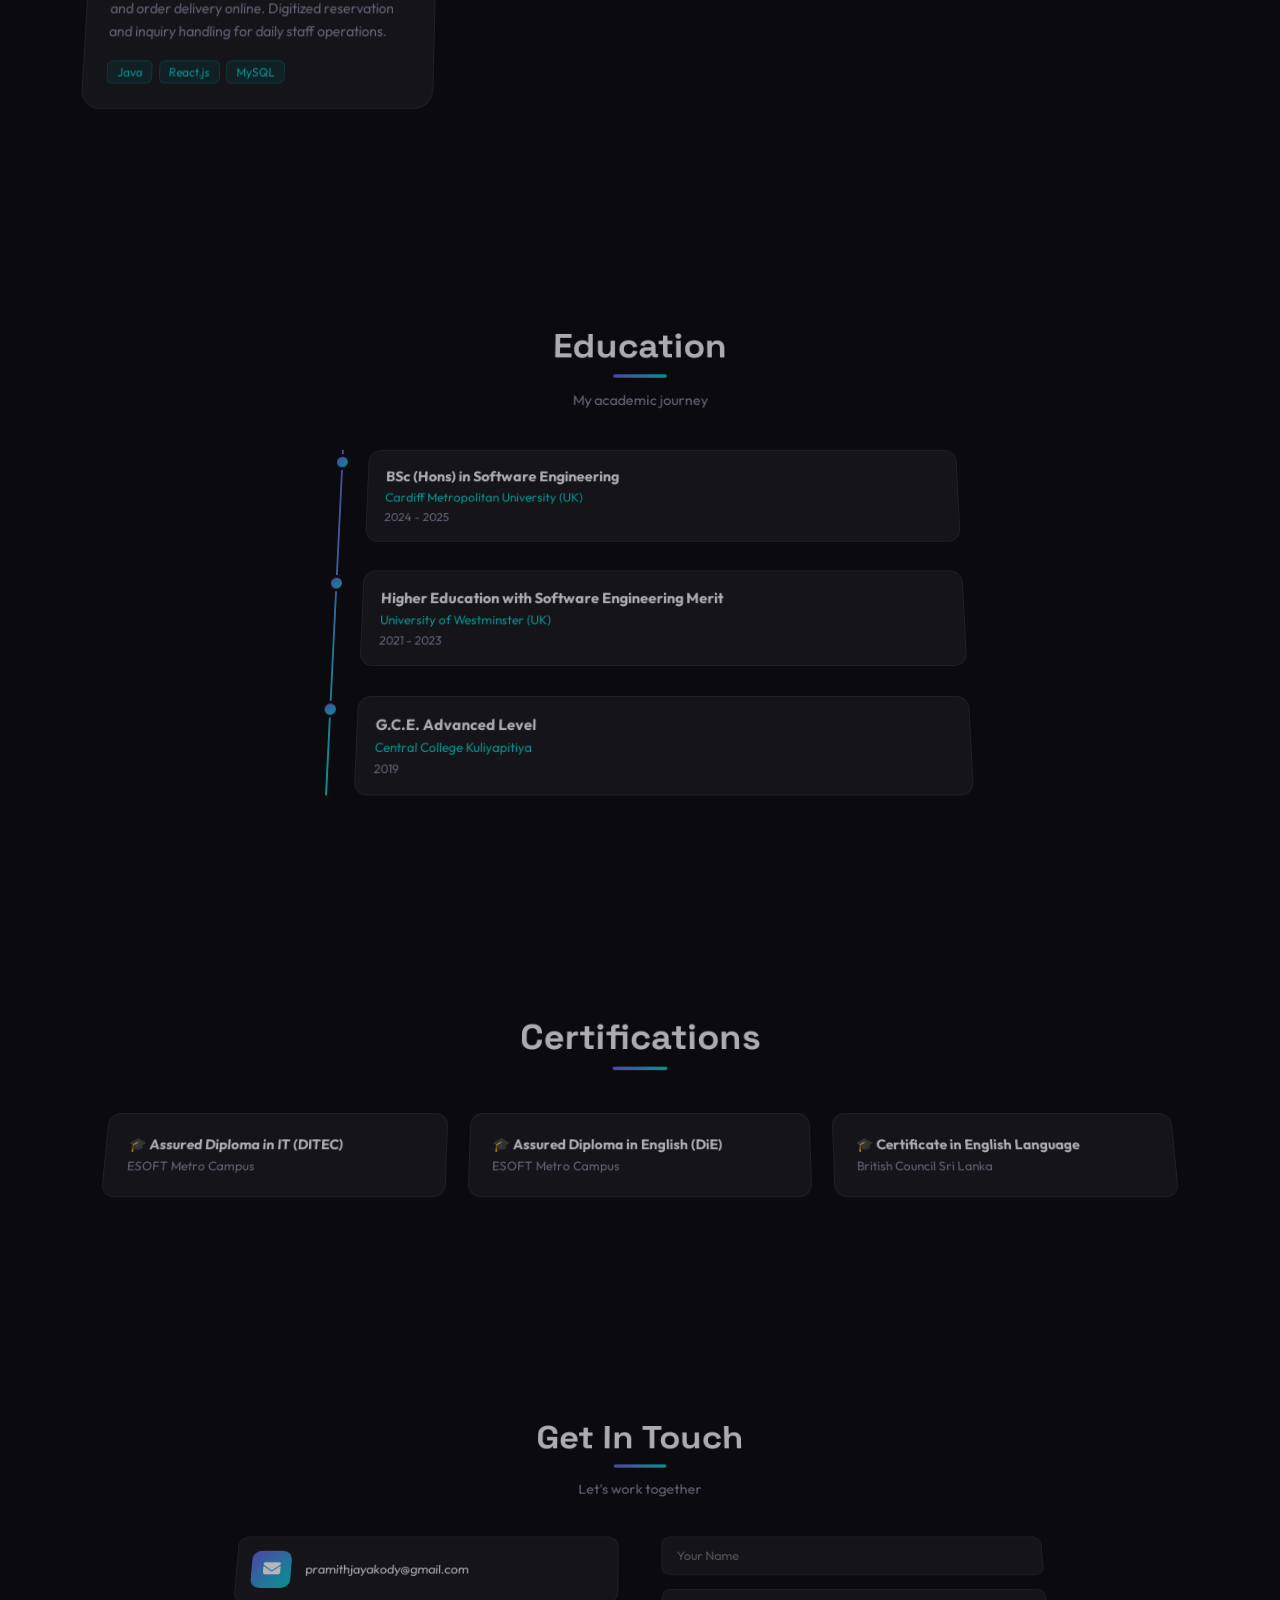
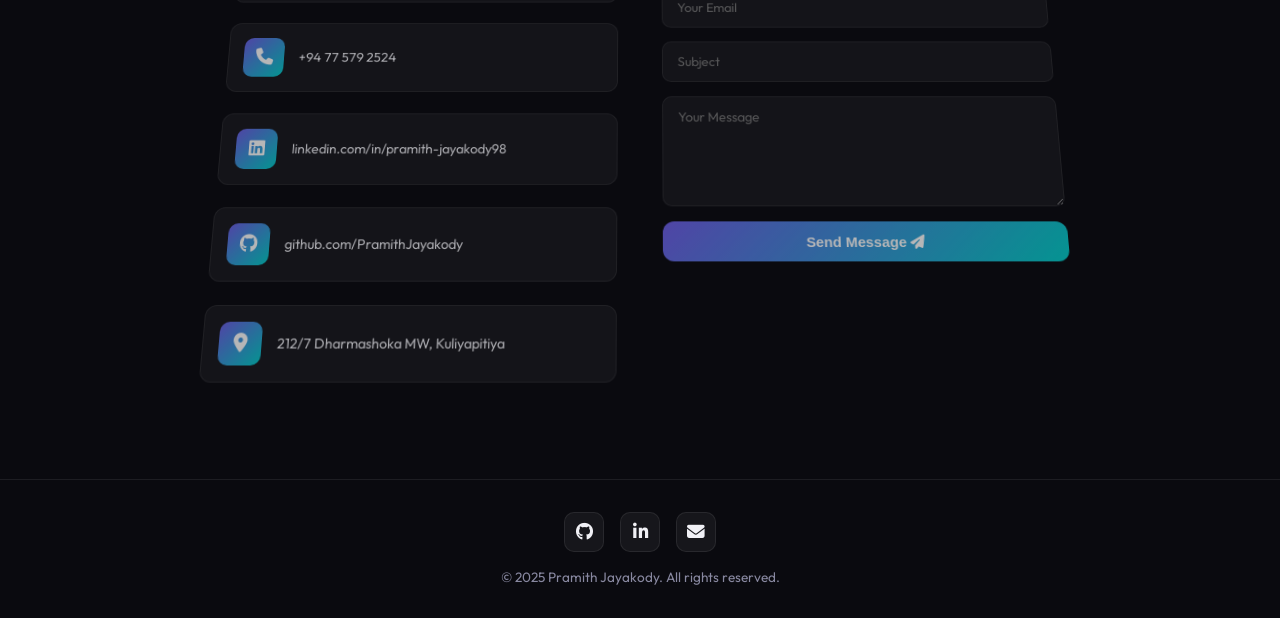
==== commit c7013564: "CodeAlpha_Portfolio" ====
--- a/CodeAlpha_Portfolio/index.html
+++ b/CodeAlpha_Portfolio/index.html
@@ -19,7 +19,7 @@
 
   <!-- NAV -->
   <nav id="navbar">
-    <a href="#" class="nav-logo">PJ</a>
+    <a href="#hero" class="nav-logo">PJ</a>
     <button class="hamburger" id="hamburger" aria-label="Menu">
       <span></span><span></span><span></span>
     </button>
